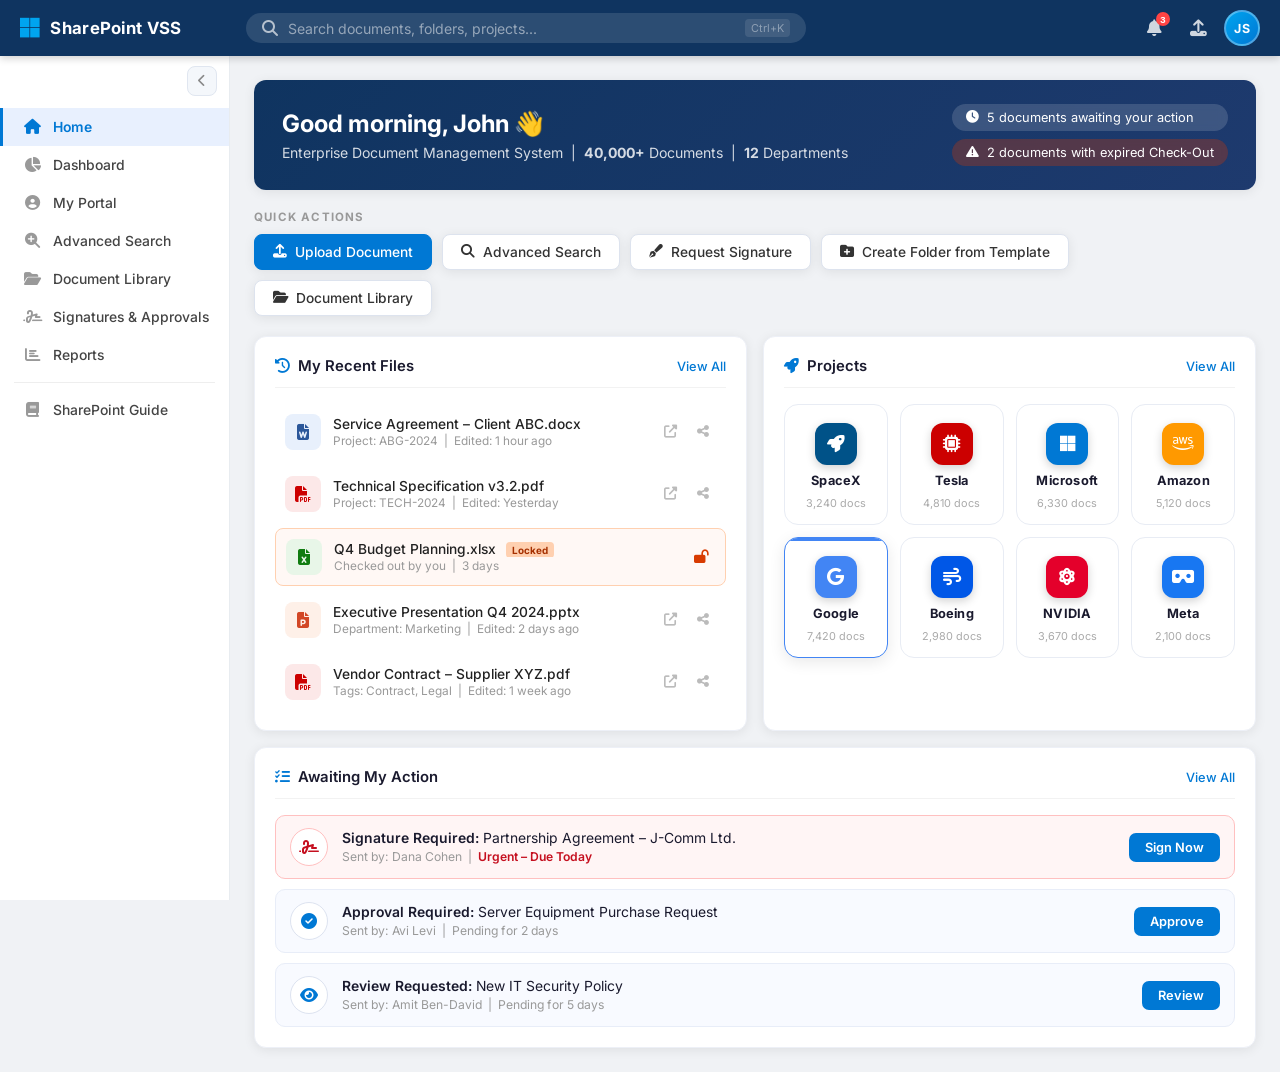
==== index.html @ 2bce1e5d "Initial commit" ====
<!DOCTYPE html>
<html lang="en" dir="ltr">
<head>
<meta charset="UTF-8">
<meta name="viewport" content="width=device-width, initial-scale=1.0">
<title>DMS – Document Management System | SharePoint Online</title>
<link href="https://fonts.googleapis.com/css2?family=Inter:wght@300;400;500;600;700&display=swap" rel="stylesheet">
<link rel="stylesheet" href="https://cdn.jsdelivr.net/npm/@fortawesome/fontawesome-free@6.4.0/css/all.min.css">
<link rel="stylesheet" href="css/style.css">
</head>
<body>

<!-- Top Navigation Bar -->
<nav class="topnav">
  <div class="topnav-inner">
    <div class="topnav-logo">
      <i class="fab fa-microsoft"></i>
      <span>SharePoint VSS</span>
    </div>
    <div class="topnav-search">
      <i class="fas fa-search"></i>
      <input type="text" placeholder="Search documents, folders, projects..." id="globalSearch" autocomplete="off">
      <span class="search-shortcut">Ctrl+K</span>
    </div>
    <div class="topnav-actions">
      <button class="nav-icon-btn" title="Notifications"><i class="fas fa-bell"></i><span class="badge">3</span></button>
      <button class="nav-icon-btn" title="Upload Document" onclick="showModal('uploadModal')"><i class="fas fa-upload"></i></button>
      <div class="user-avatar" title="John Smith">JS</div>
    </div>
  </div>
</nav>

<!-- Sidebar -->
<div class="layout">
  <aside class="sidebar" id="sidebar">
    <div class="sidebar-toggle">
      <button class="toggle-btn" id="sidebarToggle" title="Collapse / Expand"><i class="fas fa-chevron-left"></i></button>
    </div>
    <nav class="sidebar-nav">
      <a href="index.html" class="nav-item active" data-label="Home"><i class="fas fa-home"></i><span>Home</span></a>
      <a href="dashboard.html" class="nav-item" data-label="Dashboard"><i class="fas fa-chart-pie"></i><span>Dashboard</span></a>
      <a href="portal.html" class="nav-item" data-label="My Portal"><i class="fas fa-user-circle"></i><span>My Portal</span></a>
      <a href="search.html" class="nav-item" data-label="Advanced Search"><i class="fas fa-search-plus"></i><span>Advanced Search</span></a>
      <a href="library.html" class="nav-item" data-label="Document Library"><i class="fas fa-folder-open"></i><span>Document Library</span></a>
      <a href="workflow.html" class="nav-item" data-label="Signatures & Approvals"><i class="fas fa-signature"></i><span>Signatures & Approvals</span></a>
      <a href="reports.html" class="nav-item" data-label="Reports"><i class="fas fa-chart-bar"></i><span>Reports</span></a>
      <div class="nav-divider"></div>
      <a href="guide.html" class="nav-item" data-label="SharePoint Guide"><i class="fas fa-book"></i><span>SharePoint Guide</span></a>
    </nav>
  </aside>

  <!-- Main Content -->
  <main class="main-content" id="mainContent">

    <!-- Welcome Banner -->
    <div class="welcome-banner">
      <div class="welcome-text">
        <h1>Good morning, John 👋</h1>
        <p>Enterprise Document Management System &nbsp;|&nbsp; <strong>40,000+</strong> Documents &nbsp;|&nbsp; <strong>12</strong> Departments</p>
      </div>
      <div class="welcome-stats">
        <div class="stat-pill"><i class="fas fa-clock"></i> 5 documents awaiting your action</div>
        <div class="stat-pill warning"><i class="fas fa-exclamation-triangle"></i> 2 documents with expired Check-Out</div>
      </div>
    </div>

    <!-- Quick Actions -->
    <div class="section-title">Quick Actions</div>
    <div class="quick-actions">
      <button class="qa-btn primary" onclick="showModal('uploadModal')"><i class="fas fa-upload"></i>Upload Document</button>
      <button class="qa-btn" onclick="window.location='search.html'"><i class="fas fa-search"></i>Advanced Search</button>
      <button class="qa-btn" onclick="window.location='workflow.html'"><i class="fas fa-pen-fancy"></i>Request Signature</button>
      <button class="qa-btn" onclick="showModal('folderModal')"><i class="fas fa-folder-plus"></i>Create Folder from Template</button>
      <button class="qa-btn" onclick="window.location='library.html'"><i class="fas fa-folder-open"></i>Document Library</button>
    </div>

    <!-- Two Column Layout -->
    <div class="two-col">

      <!-- Recent Files -->
      <div class="card">
        <div class="card-header">
          <h3><i class="fas fa-history"></i> My Recent Files</h3>
          <a href="library.html" class="card-link">View All</a>
        </div>
        <div class="recent-files">
          <div class="file-item">
            <div class="file-icon word"><i class="fas fa-file-word"></i></div>
            <div class="file-info">
              <div class="file-name">Service Agreement – Client ABC.docx</div>
              <div class="file-meta">Project: ABG-2024 &nbsp;|&nbsp; Edited: 1 hour ago</div>
            </div>
            <div class="file-actions">
              <button title="Open"><i class="fas fa-external-link-alt"></i></button>
              <button title="Share"><i class="fas fa-share-alt"></i></button>
            </div>
          </div>
          <div class="file-item">
            <div class="file-icon pdf"><i class="fas fa-file-pdf"></i></div>
            <div class="file-info">
              <div class="file-name">Technical Specification v3.2.pdf</div>
              <div class="file-meta">Project: TECH-2024 &nbsp;|&nbsp; Edited: Yesterday</div>
            </div>
            <div class="file-actions">
              <button title="Open"><i class="fas fa-external-link-alt"></i></button>
              <button title="Share"><i class="fas fa-share-alt"></i></button>
            </div>
          </div>
          <div class="file-item checkout">
            <div class="file-icon excel"><i class="fas fa-file-excel"></i></div>
            <div class="file-info">
              <div class="file-name">Q4 Budget Planning.xlsx <span class="badge-small checkout">Locked</span></div>
              <div class="file-meta">Checked out by you &nbsp;|&nbsp; 3 days</div>
            </div>
            <div class="file-actions">
              <button title="Check-In" class="action-checkin"><i class="fas fa-lock-open"></i></button>
            </div>
          </div>
          <div class="file-item">
            <div class="file-icon ppt"><i class="fas fa-file-powerpoint"></i></div>
            <div class="file-info">
              <div class="file-name">Executive Presentation Q4 2024.pptx</div>
              <div class="file-meta">Department: Marketing &nbsp;|&nbsp; Edited: 2 days ago</div>
            </div>
            <div class="file-actions">
              <button title="Open"><i class="fas fa-external-link-alt"></i></button>
              <button title="Share"><i class="fas fa-share-alt"></i></button>
            </div>
          </div>
          <div class="file-item">
            <div class="file-icon pdf"><i class="fas fa-file-pdf"></i></div>
            <div class="file-info">
              <div class="file-name">Vendor Contract – Supplier XYZ.pdf</div>
              <div class="file-meta">Tags: Contract, Legal &nbsp;|&nbsp; Edited: 1 week ago</div>
            </div>
            <div class="file-actions">
              <button title="Open"><i class="fas fa-external-link-alt"></i></button>
              <button title="Share"><i class="fas fa-share-alt"></i></button>
            </div>
          </div>
        </div>
      </div>

      <!-- Departments & Projects -->
      <div class="card">
        <div class="card-header">
          <h3><i class="fas fa-rocket"></i> Projects</h3>
          <a href="library.html" class="card-link">View All</a>
        </div>
        <div class="dept-grid">
          <div class="dept-tile" onclick="window.location='spacex.html'" style="--tile-color:#005288">
            <div class="tile-logo" style="background:#005288"><i class="fas fa-rocket"></i></div>
            <span>SpaceX</span>
            <small>3,240 docs</small>
          </div>
          <div class="dept-tile" onclick="window.location='library.html'" style="--tile-color:#cc0000">
            <div class="tile-logo" style="background:#cc0000"><i class="fas fa-microchip"></i></div>
            <span>Tesla</span>
            <small>4,810 docs</small>
          </div>
          <div class="dept-tile" onclick="window.location='library.html'" style="--tile-color:#0078d4">
            <div class="tile-logo" style="background:#0078d4"><i class="fab fa-microsoft"></i></div>
            <span>Microsoft</span>
            <small>6,330 docs</small>
          </div>
          <div class="dept-tile" onclick="window.location='library.html'" style="--tile-color:#ff9900">
            <div class="tile-logo" style="background:#ff9900"><i class="fab fa-aws"></i></div>
            <span>Amazon</span>
            <small>5,120 docs</small>
          </div>
          <div class="dept-tile active" onclick="window.location='library.html'" style="--tile-color:#4285f4">
            <div class="tile-logo" style="background:#4285f4"><i class="fab fa-google"></i></div>
            <span>Google</span>
            <small>7,420 docs</small>
          </div>
          <div class="dept-tile" onclick="window.location='library.html'" style="--tile-color:#0057e7">
            <div class="tile-logo" style="background:#0057e7"><i class="fas fa-wind"></i></div>
            <span>Boeing</span>
            <small>2,980 docs</small>
          </div>
          <div class="dept-tile" onclick="window.location='library.html'" style="--tile-color:#e4002b">
            <div class="tile-logo" style="background:#e4002b"><i class="fas fa-atom"></i></div>
            <span>NVIDIA</span>
            <small>3,670 docs</small>
          </div>
          <div class="dept-tile" onclick="window.location='library.html'" style="--tile-color:#1877f2">
            <div class="tile-logo" style="background:#1877f2"><i class="fas fa-vr-cardboard"></i></div>
            <span>Meta</span>
            <small>2,100 docs</small>
          </div>
        </div>
      </div>
    </div>

    <!-- Awaiting My Action -->
    <div class="card mt-16">
      <div class="card-header">
        <h3><i class="fas fa-tasks"></i> Awaiting My Action</h3>
        <a href="portal.html" class="card-link">View All</a>
      </div>
      <div class="action-list">
        <div class="action-item urgent">
          <div class="action-icon"><i class="fas fa-signature"></i></div>
          <div class="action-info">
            <strong>Signature Required:</strong> Partnership Agreement – J-Comm Ltd.
            <div class="action-sub">Sent by: Dana Cohen &nbsp;|&nbsp; <span class="urgent-text">Urgent – Due Today</span></div>
          </div>
          <button class="btn-action" onclick="window.location='workflow.html'">Sign Now</button>
        </div>
        <div class="action-item">
          <div class="action-icon"><i class="fas fa-check-circle"></i></div>
          <div class="action-info">
            <strong>Approval Required:</strong> Server Equipment Purchase Request
            <div class="action-sub">Sent by: Avi Levi &nbsp;|&nbsp; Pending for 2 days</div>
          </div>
          <button class="btn-action" onclick="window.location='workflow.html'">Approve</button>
        </div>
        <div class="action-item">
          <div class="action-icon"><i class="fas fa-eye"></i></div>
          <div class="action-info">
            <strong>Review Requested:</strong> New IT Security Policy
            <div class="action-sub">Sent by: Amit Ben-David &nbsp;|&nbsp; Pending for 5 days</div>
          </div>
          <button class="btn-action" onclick="window.location='workflow.html'">Review</button>
        </div>
      </div>
    </div>

  </main>
</div>

<!-- Upload Modal -->
<div class="modal-overlay" id="uploadModal" onclick="closeModal('uploadModal')">
  <div class="modal" onclick="event.stopPropagation()">
    <div class="modal-header">
      <h3><i class="fas fa-upload"></i> Upload New Document</h3>
      <button onclick="closeModal('uploadModal')"><i class="fas fa-times"></i></button>
    </div>
    <div class="modal-body">
      <div class="drop-zone">
        <i class="fas fa-cloud-upload-alt"></i>
        <p>Drag & drop files here or <strong>click to browse</strong></p>
        <small>Supports: Word, PDF, Excel, PowerPoint, Images</small>
      </div>
      <div class="form-group">
        <label>Department / Library</label>
        <select>
          <option>Finance</option><option>Engineering</option><option>Legal</option>
          <option>Marketing</option><option>IT</option><option>HR</option><option>Procurement</option>
        </select>
      </div>
      <div class="form-group">
        <label>Project</label>
        <input type="text" placeholder="Enter project name...">
      </div>
      <div class="form-group">
        <label>Tags</label>
        <input type="text" placeholder="Add tags, comma separated...">
      </div>
      <div class="form-group">
        <label>Change Description (for new version)</label>
        <textarea placeholder="Describe what changed in this version..."></textarea>
      </div>
    </div>
    <div class="modal-footer">
      <button class="btn-cancel" onclick="closeModal('uploadModal')">Cancel</button>
      <button class="btn-primary">Upload Document</button>
    </div>
  </div>
</div>

<!-- Folder Template Modal -->
<div class="modal-overlay" id="folderModal" onclick="closeModal('folderModal')">
  <div class="modal" onclick="event.stopPropagation()">
    <div class="modal-header">
      <h3><i class="fas fa-folder-plus"></i> Create Folder Structure from Template</h3>
      <button onclick="closeModal('folderModal')"><i class="fas fa-times"></i></button>
    </div>
    <div class="modal-body">
      <div class="form-group">
        <label>Template</label>
        <select>
          <option>Client Project – Standard</option>
          <option>Internal Project</option>
          <option>Contract / Agreement</option>
          <option>Procurement Process</option>
        </select>
      </div>
      <div class="form-group">
        <label>Board / Project Name</label>
        <input type="text" placeholder="e.g., Project Alpha">
      </div>
      <div class="form-group">
        <label>Client Name</label>
        <input type="text" placeholder="Enter client name...">
      </div>
      <div class="folder-preview">
        <p style="font-size:0.8rem;font-weight:600;color:#555;margin-bottom:8px;">Folder Preview</p>
        <div class="folder-tree">
          <div class="tree-item"><i class="fas fa-folder"></i> 📁 Project Alpha</div>
          <div class="tree-item indent"><i class="fas fa-folder"></i> 01_Base_Documents</div>
          <div class="tree-item indent"><i class="fas fa-folder"></i> 02_Contracts</div>
          <div class="tree-item indent"><i class="fas fa-folder"></i> 03_Work_Plans</div>
          <div class="tree-item indent"><i class="fas fa-folder"></i> 04_Correspondence</div>
          <div class="tree-item indent"><i class="fas fa-folder"></i> 05_Reports</div>
          <div class="tree-item indent"><i class="fas fa-folder"></i> 06_Approvals_Signatures</div>
        </div>
      </div>
    </div>
    <div class="modal-footer">
      <button class="btn-cancel" onclick="closeModal('folderModal')">Cancel</button>
      <button class="btn-primary">Create Folders</button>
    </div>
  </div>
</div>

<script src="js/main.js"></script>
</body>
</html>
---- css/style.css ----
/* ===== GLOBAL RESET & FONTS ===== */
* { margin: 0; padding: 0; box-sizing: border-box; }
body {
  font-family: 'Inter', sans-serif;
  background: #f0f2f5;
  color: #1a1a2e;
  direction: ltr;
  overflow-x: hidden;
}

/* ===== COLOR VARIABLES ===== */
:root {
  --primary: #0f3460;
  --primary-light: #16213e;
  --accent: #0078d4;
  --accent-hover: #005a9e;
  --success: #107c10;
  --warning: #d83b01;
  --danger: #c50f1f;
  --sidebar-w: 230px;
  --topnav-h: 56px;
  --card-radius: 12px;
  --shadow: 0 2px 12px rgba(0,0,0,0.08);
  --shadow-hover: 0 6px 24px rgba(0,0,0,0.14);
}

/* ===== TOP NAVIGATION ===== */
.topnav {
  position: fixed;
  top: 0; left: 0; right: 0;
  height: var(--topnav-h);
  background: var(--primary);
  z-index: 1000;
  box-shadow: 0 2px 8px rgba(0,0,0,0.2);
}
.topnav-inner {
  display: flex;
  align-items: center;
  height: 100%;
  padding: 0 20px;
  gap: 16px;
}
.topnav-logo {
  display: flex;
  align-items: center;
  gap: 10px;
  color: white;
  font-size: 1.05rem;
  font-weight: 700;
  min-width: 210px;
  letter-spacing: 0.3px;
}
.topnav-logo i { color: #00a4ef; font-size: 1.4rem; }
.topnav-search {
  flex: 1;
  display: flex;
  align-items: center;
  background: rgba(255,255,255,0.12);
  border-radius: 24px;
  padding: 6px 16px;
  gap: 10px;
  max-width: 560px;
  transition: background 0.2s;
}
.topnav-search:focus-within { background: rgba(255,255,255,0.22); }
.topnav-search i { color: rgba(255,255,255,0.65); }
.topnav-search input {
  background: transparent;
  border: none;
  outline: none;
  color: white;
  font-family: 'Inter', sans-serif;
  font-size: 0.88rem;
  flex: 1;
}
.topnav-search input::placeholder { color: rgba(255,255,255,0.5); }
.search-shortcut {
  font-size: 0.68rem;
  color: rgba(255,255,255,0.4);
  background: rgba(255,255,255,0.1);
  padding: 2px 6px;
  border-radius: 4px;
}
.topnav-actions {
  margin-left: auto;
  display: flex;
  align-items: center;
  gap: 8px;
}
.nav-icon-btn {
  background: none;
  border: none;
  color: rgba(255,255,255,0.8);
  font-size: 1.05rem;
  cursor: pointer;
  width: 36px; height: 36px;
  border-radius: 50%;
  display: flex; align-items: center; justify-content: center;
  position: relative;
  transition: background 0.2s;
}
.nav-icon-btn:hover { background: rgba(255,255,255,0.15); color: white; }
.nav-icon-btn .badge {
  position: absolute;
  top: 2px; right: 2px;
  background: #ff4444;
  color: white;
  font-size: 0.6rem;
  width: 14px; height: 14px;
  border-radius: 50%;
  display: flex; align-items: center; justify-content: center;
  font-weight: 700;
}
.user-avatar {
  width: 36px; height: 36px;
  border-radius: 50%;
  background: linear-gradient(135deg, #00a4ef, #0078d4);
  color: white;
  font-size: 0.78rem;
  font-weight: 700;
  display: flex; align-items: center; justify-content: center;
  cursor: pointer;
  border: 2px solid rgba(255,255,255,0.3);
  letter-spacing: 0.5px;
}

/* ===== LAYOUT ===== */
.layout {
  display: flex;
  margin-top: var(--topnav-h);
  min-height: calc(100vh - var(--topnav-h));
}

/* ===== SIDEBAR ===== */
.sidebar {
  width: var(--sidebar-w);
  background: white;
  border-right: 1px solid #e8ecf0;
  position: fixed;
  top: var(--topnav-h);
  left: 0;
  bottom: 0;
  overflow: hidden;
  overflow-y: auto;
  z-index: 100;
  padding: 0;
  transition: width 0.28s cubic-bezier(0.4,0,0.2,1);
}
.sidebar.collapsed {
  width: 58px;
}

/* Toggle button inside sidebar */
.sidebar-toggle {
  display: flex;
  align-items: center;
  justify-content: flex-end;
  padding: 10px 12px 6px;
}
.sidebar.collapsed .sidebar-toggle {
  justify-content: center;
}
.toggle-btn {
  width: 30px; height: 30px;
  border-radius: 8px;
  border: 1.5px solid #e0e6f0;
  background: #f4f7fb;
  color: #888;
  cursor: pointer;
  display: flex; align-items: center; justify-content: center;
  font-size: 0.8rem;
  transition: all 0.2s;
  flex-shrink: 0;
}
.toggle-btn:hover { background: var(--accent); color: white; border-color: var(--accent); }
.toggle-btn i { transition: transform 0.28s ease; }
.sidebar.collapsed .toggle-btn i { transform: rotate(180deg); }

.sidebar-nav { display: flex; flex-direction: column; padding: 6px 0 16px; }
.nav-item {
  display: flex;
  align-items: center;
  gap: 12px;
  padding: 11px 20px;
  color: #444;
  text-decoration: none;
  font-size: 0.87rem;
  font-weight: 500;
  transition: background 0.2s, color 0.2s;
  border-left: 3px solid transparent;
  white-space: nowrap;
  overflow: hidden;
}
.nav-item i {
  width: 18px;
  min-width: 18px;
  text-align: center;
  color: #999;
  font-size: 0.95rem;
  flex-shrink: 0;
}
.nav-item span {
  opacity: 1;
  transition: opacity 0.18s ease;
  overflow: hidden;
}
.sidebar.collapsed .nav-item {
  padding: 11px 0;
  justify-content: center;
  gap: 0;
}
.sidebar.collapsed .nav-item span { opacity: 0; width: 0; }
.sidebar.collapsed .nav-item i { width: 100%; text-align: center; }
.sidebar.collapsed .nav-item { border-left-color: transparent !important; }
.sidebar.collapsed .nav-item.active { border-left-color: transparent !important; background: #e8f0fe; }

/* Tooltip on collapsed sidebar */
.sidebar.collapsed .nav-item { position: relative; }
.sidebar.collapsed .nav-item::after {
  content: attr(data-label);
  position: absolute;
  left: 62px;
  background: #1a1a2e;
  color: white;
  padding: 5px 10px;
  border-radius: 6px;
  font-size: 0.78rem;
  white-space: nowrap;
  pointer-events: none;
  opacity: 0;
  transform: translateX(-6px);
  transition: opacity 0.18s, transform 0.18s;
  z-index: 9999;
  font-family: 'Inter', sans-serif;
}
.sidebar.collapsed .nav-item:hover::after {
  opacity: 1;
  transform: translateX(0);
}

.nav-item:hover { background: #f0f6ff; color: var(--accent); }
.nav-item:hover i { color: var(--accent); }
.nav-item.active {
  background: #e8f0fe;
  color: var(--accent);
  border-left-color: var(--accent);
  font-weight: 600;
}
.nav-item.active i { color: var(--accent); }
.nav-divider {
  height: 1px;
  background: #eee;
  margin: 8px 14px;
  transition: margin 0.28s;
}
.sidebar.collapsed .nav-divider { margin: 8px 8px; }

/* ===== MAIN CONTENT ===== */
.main-content {
  margin-left: var(--sidebar-w);
  padding: 24px;
  flex: 1;
  min-width: 0;
  transition: margin-left 0.28s cubic-bezier(0.4,0,0.2,1);
}
.main-content.collapsed {
  margin-left: 58px;
}

/* ===== PAGE HEADER ===== */
.page-header {
  display: flex;
  justify-content: space-between;
  align-items: center;
  margin-bottom: 20px;
}
.page-header h2 {
  font-size: 1.25rem;
  font-weight: 700;
  color: #1a1a2e;
  display: flex;
  align-items: center;
  gap: 10px;
}

/* ===== WELCOME BANNER ===== */
.welcome-banner {
  background: linear-gradient(135deg, var(--primary) 0%, #1e3a6e 100%);
  border-radius: var(--card-radius);
  padding: 24px 28px;
  color: white;
  display: flex;
  justify-content: space-between;
  align-items: center;
  margin-bottom: 20px;
  box-shadow: var(--shadow);
}
.welcome-banner h1 { font-size: 1.5rem; font-weight: 700; margin-bottom: 6px; }
.welcome-banner p { font-size: 0.88rem; opacity: 0.82; }
.welcome-stats { display: flex; flex-direction: column; gap: 8px; }
.stat-pill {
  background: rgba(255,255,255,0.15);
  border-radius: 20px;
  padding: 6px 14px;
  font-size: 0.8rem;
  display: flex; align-items: center; gap: 8px;
  backdrop-filter: blur(4px);
}
.stat-pill.warning { background: rgba(216,59,1,0.3); }

/* ===== SECTION TITLE ===== */
.section-title {
  font-size: 0.72rem;
  font-weight: 700;
  color: #999;
  text-transform: uppercase;
  letter-spacing: 1.2px;
  margin-bottom: 10px;
}

/* ===== QUICK ACTIONS ===== */
.quick-actions {
  display: flex;
  gap: 10px;
  flex-wrap: wrap;
  margin-bottom: 20px;
}
.qa-btn {
  display: flex;
  align-items: center;
  gap: 8px;
  padding: 9px 18px;
  border-radius: 8px;
  border: 1.5px solid #dde3ee;
  background: white;
  color: #333;
  font-family: 'Inter', sans-serif;
  font-size: 0.86rem;
  font-weight: 500;
  cursor: pointer;
  transition: all 0.2s;
  box-shadow: var(--shadow);
}
.qa-btn:hover {
  border-color: var(--accent);
  color: var(--accent);
  box-shadow: var(--shadow-hover);
  transform: translateY(-1px);
}
.qa-btn.primary { background: var(--accent); color: white; border-color: var(--accent); }
.qa-btn.primary:hover { background: var(--accent-hover); }

/* ===== GRID LAYOUTS ===== */
.two-col { display: grid; grid-template-columns: 1fr 1fr; gap: 16px; }
.three-col { display: grid; grid-template-columns: 1fr 1fr 1fr; gap: 16px; }

/* ===== CARDS ===== */
.card {
  background: white;
  border-radius: var(--card-radius);
  padding: 20px;
  box-shadow: var(--shadow);
  border: 1px solid #edf0f7;
}
.card-header {
  display: flex;
  justify-content: space-between;
  align-items: center;
  margin-bottom: 16px;
  padding-bottom: 12px;
  border-bottom: 1px solid #f2f2f2;
}
.card-header h3 {
  font-size: 0.93rem;
  font-weight: 600;
  color: #1a1a2e;
  display: flex;
  align-items: center;
  gap: 8px;
}
.card-header h3 i { color: var(--accent); }
.card-link { font-size: 0.8rem; color: var(--accent); text-decoration: none; font-weight: 500; }
.card-link:hover { text-decoration: underline; }
.mt-16 { margin-top: 16px; }

/* ===== RECENT FILES ===== */
.recent-files { display: flex; flex-direction: column; gap: 6px; }
.file-item {
  display: flex;
  align-items: center;
  gap: 12px;
  padding: 10px;
  border-radius: 8px;
  cursor: pointer;
  transition: background 0.15s;
}
.file-item:hover { background: #f5f7ff; }
.file-item.checkout { background: #fff8f5; border: 1px solid #ffd0b0; }
.file-icon {
  width: 36px; height: 36px;
  border-radius: 8px;
  display: flex; align-items: center; justify-content: center;
  font-size: 1rem;
  flex-shrink: 0;
}
.file-icon.word { background: #e8f0fc; color: #2b579a; }
.file-icon.pdf { background: #fce8e8; color: #cc0000; }
.file-icon.excel { background: #e8f6e8; color: #107c10; }
.file-icon.ppt { background: #fef0e8; color: #d24726; }
.file-info { flex: 1; min-width: 0; }
.file-name {
  font-size: 0.86rem;
  font-weight: 500;
  color: #222;
  white-space: nowrap;
  overflow: hidden;
  text-overflow: ellipsis;
}
.file-meta { font-size: 0.74rem; color: #999; margin-top: 2px; }
.file-actions { display: flex; gap: 4px; }
.file-actions button {
  background: none; border: none; color: #bbb; font-size: 0.82rem;
  cursor: pointer; width: 28px; height: 28px; border-radius: 6px;
  display: flex; align-items: center; justify-content: center;
  transition: all 0.2s;
}
.file-actions button:hover { background: #f0f0f0; color: var(--accent); }
.action-checkin { color: var(--warning) !important; }
.badge-small {
  font-size: 0.62rem; font-weight: 700; padding: 2px 6px;
  border-radius: 4px; margin-left: 6px;
}
.badge-small.checkout { background: #ffd0b0; color: #a63000; }

/* ===== DEPARTMENT GRID ===== */
.dept-grid { display: grid; grid-template-columns: repeat(4, 1fr); gap: 12px; }
.dept-tile {
  display: flex; flex-direction: column; align-items: center; justify-content: center;
  padding: 18px 8px 14px;
  border-radius: 14px;
  background: #fff;
  border: 1.5px solid #e8ecf4;
  cursor: pointer;
  transition: all 0.22s;
  gap: 8px;
  text-align: center;
  position: relative;
  overflow: hidden;
}
.dept-tile::before {
  content: '';
  position: absolute;
  top: 0; left: 0; right: 0;
  height: 3px;
  background: var(--tile-color, var(--accent));
  opacity: 0;
  transition: opacity 0.22s;
}
.dept-tile:hover::before, .dept-tile.active::before { opacity: 1; }
.dept-tile:hover {
  border-color: var(--tile-color, var(--accent));
  box-shadow: 0 6px 20px rgba(0,0,0,0.1);
  transform: translateY(-3px);
}
.dept-tile.active {
  border-color: var(--tile-color, var(--accent));
  box-shadow: 0 4px 16px rgba(0,0,0,0.09);
}
.tile-logo {
  width: 42px; height: 42px;
  border-radius: 12px;
  display: flex; align-items: center; justify-content: center;
  font-size: 1.1rem;
  color: white;
  flex-shrink: 0;
  box-shadow: 0 3px 10px rgba(0,0,0,0.18);
  transition: transform 0.22s;
}
.dept-tile:hover .tile-logo { transform: scale(1.1); }
.dept-tile span { font-size: 0.8rem; font-weight: 700; color: #1a1a2e; letter-spacing: 0.2px; }
.dept-tile small { font-size: 0.68rem; color: #aaa; font-weight: 400; }

/* ===== ACTION LIST ===== */
.action-list { display: flex; flex-direction: column; gap: 10px; }
.action-item {
  display: flex;
  align-items: center;
  gap: 14px;
  padding: 12px 14px;
  border-radius: 10px;
  background: #f8faff;
  border: 1px solid #e8edf8;
  transition: box-shadow 0.2s;
}
.action-item.urgent { background: #fff5f5; border-color: #ffc0c0; }
.action-item:hover { box-shadow: var(--shadow-hover); }
.action-icon {
  width: 38px; height: 38px;
  border-radius: 50%;
  background: white;
  display: flex; align-items: center; justify-content: center;
  font-size: 1rem;
  color: var(--accent);
  border: 1.5px solid #dde3f0;
  flex-shrink: 0;
}
.action-item.urgent .action-icon { color: var(--danger); border-color: #ffc0c0; }
.action-info { flex: 1; font-size: 0.87rem; }
.action-info strong { font-weight: 600; }
.action-sub { font-size: 0.76rem; color: #999; margin-top: 3px; }
.urgent-text { color: var(--danger); font-weight: 600; }
.btn-action {
  background: var(--accent);
  color: white;
  border: none;
  padding: 7px 16px;
  border-radius: 7px;
  font-family: 'Inter', sans-serif;
  font-size: 0.8rem;
  font-weight: 600;
  cursor: pointer;
  transition: background 0.2s;
  white-space: nowrap;
}
.btn-action:hover { background: var(--accent-hover); }

/* ===== KPI CARDS ===== */
.kpi-row {
  display: grid;
  grid-template-columns: repeat(5, 1fr);
  gap: 14px;
  margin-bottom: 20px;
}
.kpi-card {
  background: white;
  border-radius: var(--card-radius);
  padding: 18px 16px;
  display: flex;
  align-items: center;
  gap: 14px;
  box-shadow: var(--shadow);
  border: 1px solid #edf0f7;
  transition: box-shadow 0.2s;
}
.kpi-card:hover { box-shadow: var(--shadow-hover); }
.kpi-icon {
  width: 44px; height: 44px;
  border-radius: 10px;
  display: flex; align-items: center; justify-content: center;
  font-size: 1.1rem;
  flex-shrink: 0;
}
.kpi-info { flex: 1; }
.kpi-val { font-size: 1.6rem; font-weight: 700; color: #1a1a2e; line-height: 1.1; }
.kpi-label { font-size: 0.72rem; color: #999; font-weight: 500; margin-top: 3px; }
.kpi-trend { font-size: 0.72rem; font-weight: 600; white-space: nowrap; }
.kpi-trend.up { color: var(--success); }
.kpi-trend.down { color: var(--danger); }
.kpi-trend.neutral { color: #bbb; }

/* ===== TABLE ===== */
.table-wrap { overflow-x: auto; }
.doc-table { width: 100%; border-collapse: collapse; font-size: 0.84rem; }
.doc-table th {
  background: #f8f9fb;
  color: #666;
  font-weight: 600;
  font-size: 0.75rem;
  text-transform: uppercase;
  letter-spacing: 0.5px;
  padding: 10px 14px;
  text-align: left;
  border-bottom: 1px solid #e8ecf0;
  white-space: nowrap;
}
.doc-table td {
  padding: 11px 14px;
  border-bottom: 1px solid #f0f2f5;
  color: #333;
  vertical-align: middle;
}
.doc-table tr:hover td { background: #f8faff; }
.doc-table tr.sla-breach td { background: #fff8f8; }
.doc-type-icon { margin-right: 8px; font-size: 0.9rem; }
.doc-type-icon.pdf { color: #cc0000; }
.doc-type-icon.word { color: #2b579a; }
.doc-type-icon.excel { color: #107c10; }

.signer-chip {
  background: #e8f0fe;
  color: #0f3460;
  padding: 3px 10px;
  border-radius: 20px;
  font-size: 0.75rem;
  font-weight: 600;
}
.status-badge {
  display: inline-flex; align-items: center; gap: 5px;
  padding: 3px 10px;
  border-radius: 20px;
  font-size: 0.73rem;
  font-weight: 600;
  white-space: nowrap;
}
.status-badge.pending { background: #fff3cd; color: #856404; }
.status-badge.signed { background: #d1e7dd; color: #0a3622; }
.status-badge.rejected { background: #f8d7da; color: #58151c; }
.status-badge.inprogress { background: #cfe2ff; color: #084298; }
.status-badge.checkout { background: #fde8d0; color: #8a3a00; }
.status-badge.released { background: #d1e7dd; color: #0a3622; }

.priority-chip {
  display: inline-flex; align-items: center; gap: 4px;
  padding: 3px 9px;
  border-radius: 20px;
  font-size: 0.73rem;
  font-weight: 700;
}
.priority-chip.p1 { background: #fde8e8; color: #c50f1f; }
.priority-chip.p2 { background: #fef3e2; color: #d83b01; }
.priority-chip.p3 { background: #e8fde8; color: #107c10; }

.overdue { color: #c50f1f !important; font-weight: 600; }
.tbl-btn {
  background: var(--accent);
  color: white;
  border: none;
  padding: 5px 12px;
  border-radius: 6px;
  font-family: 'Inter', sans-serif;
  font-size: 0.78rem;
  font-weight: 600;
  cursor: pointer;
  transition: background 0.2s;
}
.tbl-btn:hover { background: var(--accent-hover); }
.tbl-btn.outline {
  background: transparent;
  color: var(--accent);
  border: 1.5px solid var(--accent);
}
.tbl-btn.outline:hover { background: #e8f0fe; }
.tbl-btn.danger { background: var(--danger); }
.tbl-btn.danger:hover { background: #a00d18; }

.table-footer {
  display: flex;
  justify-content: space-between;
  align-items: center;
  padding-top: 14px;
  margin-top: 8px;
  border-top: 1px solid #f0f2f5;
}
.pagination { display: flex; gap: 4px; }
.page-btn {
  width: 30px; height: 30px;
  border-radius: 6px;
  border: 1.5px solid #dde3ee;
  background: white;
  font-family: 'Inter', sans-serif;
  font-size: 0.8rem;
  cursor: pointer;
  color: #555;
  display: flex; align-items: center; justify-content: center;
  transition: all 0.2s;
}
.page-btn:hover, .page-btn.active { background: var(--accent); color: white; border-color: var(--accent); }

/* ===== FILTER SELECT ===== */
.filter-select {
  padding: 7px 12px;
  border: 1.5px solid #dde3ee;
  border-radius: 8px;
  font-family: 'Inter', sans-serif;
  font-size: 0.83rem;
  color: #444;
  background: white;
  cursor: pointer;
}

/* ===== MODAL ===== */
.modal-overlay {
  display: none;
  position: fixed; inset: 0;
  background: rgba(0,0,0,0.45);
  z-index: 2000;
  align-items: center;
  justify-content: center;
  backdrop-filter: blur(3px);
}
.modal-overlay.open { display: flex; }
.modal {
  background: white;
  border-radius: 16px;
  width: 540px;
  max-width: 95vw;
  max-height: 90vh;
  overflow-y: auto;
  box-shadow: 0 24px 60px rgba(0,0,0,0.2);
  animation: modalIn 0.25s ease;
}
@keyframes modalIn {
  from { transform: scale(0.9) translateY(20px); opacity:0; }
  to { transform: scale(1) translateY(0); opacity:1; }
}
.modal-header {
  display: flex; justify-content: space-between; align-items: center;
  padding: 20px 24px 16px;
  border-bottom: 1px solid #eee;
}
.modal-header h3 { font-size: 1rem; font-weight: 600; display: flex; align-items: center; gap: 8px; }
.modal-header h3 i { color: var(--accent); }
.modal-header button { background: none; border: none; font-size: 1.1rem; color: #aaa; cursor: pointer; padding: 4px; }
.modal-header button:hover { color: #333; }
.modal-body { padding: 20px 24px; }
.modal-footer {
  padding: 16px 24px;
  display: flex;
  justify-content: flex-end;
  gap: 10px;
  border-top: 1px solid #eee;
}

/* ===== DROP ZONE ===== */
.drop-zone {
  border: 2px dashed #c0cfe8;
  border-radius: 10px;
  padding: 32px;
  text-align: center;
  color: #aaa;
  background: #f8faff;
  margin-bottom: 16px;
  cursor: pointer;
  transition: all 0.2s;
}
.drop-zone:hover { border-color: var(--accent); background: #eef4ff; color: #555; }
.drop-zone i { font-size: 2.5rem; color: #c0d0e8; margin-bottom: 10px; display: block; }
.drop-zone p { font-size: 0.9rem; color: #555; }
.drop-zone small { font-size: 0.74rem; color: #bbb; }

/* ===== FORM ELEMENTS ===== */
.form-group { margin-bottom: 14px; }
.form-group label { display: block; font-size: 0.8rem; font-weight: 600; color: #555; margin-bottom: 6px; }
.form-group input, .form-group select, .form-group textarea {
  width: 100%;
  padding: 9px 12px;
  border: 1.5px solid #dde3ee;
  border-radius: 8px;
  font-family: 'Inter', sans-serif;
  font-size: 0.87rem;
  color: #333;
  transition: border-color 0.2s;
  background: white;
}
.form-group input:focus, .form-group select:focus, .form-group textarea:focus {
  outline: none;
  border-color: var(--accent);
  box-shadow: 0 0 0 3px rgba(0,120,212,0.1);
}
.form-group textarea { height: 80px; resize: none; }
.form-row { display: grid; grid-template-columns: 1fr 1fr; gap: 14px; }

/* ===== BUTTONS ===== */
.btn-primary {
  background: var(--accent);
  color: white;
  border: none;
  padding: 9px 22px;
  border-radius: 8px;
  font-family: 'Inter', sans-serif;
  font-size: 0.88rem;
  font-weight: 600;
  cursor: pointer;
  transition: background 0.2s;
}
.btn-primary:hover { background: var(--accent-hover); }
.btn-cancel {
  background: white;
  color: #555;
  border: 1.5px solid #dde3ee;
  padding: 9px 22px;
  border-radius: 8px;
  font-family: 'Inter', sans-serif;
  font-size: 0.88rem;
  cursor: pointer;
  transition: all 0.2s;
}
.btn-cancel:hover { background: #f5f5f5; }
.btn-danger {
  background: var(--danger);
  color: white;
  border: none;
  padding: 9px 22px;
  border-radius: 8px;
  font-family: 'Inter', sans-serif;
  font-size: 0.88rem;
  font-weight: 600;
  cursor: pointer;
}
.btn-danger:hover { background: #a00d18; }

/* ===== FOLDER TREE PREVIEW ===== */
.folder-preview {
  background: #f4f6f9;
  border-radius: 8px;
  padding: 14px;
  margin-top: 10px;
}
.folder-tree { font-size: 0.82rem; }
.tree-item {
  padding: 4px 8px;
  display: flex;
  align-items: center;
  gap: 8px;
  color: #444;
}
.tree-item i { color: #e8a020; }
.tree-item.indent { padding-left: 28px; }

/* ===== SEARCH FILTERS ===== */
.search-panel {
  background: white;
  border-radius: var(--card-radius);
  padding: 20px;
  box-shadow: var(--shadow);
  border: 1px solid #edf0f7;
  margin-bottom: 16px;
}
.search-main {
  display: flex;
  gap: 10px;
  margin-bottom: 16px;
  align-items: center;
}
.search-main input {
  flex: 1;
  padding: 11px 16px;
  border: 1.5px solid #dde3ee;
  border-radius: 8px;
  font-family: 'Inter', sans-serif;
  font-size: 0.92rem;
  color: #333;
}
.search-main input:focus { outline: none; border-color: var(--accent); box-shadow: 0 0 0 3px rgba(0,120,212,0.1); }
.tag-cloud { display: flex; flex-wrap: wrap; gap: 8px; }
.tag {
  display: inline-flex; align-items: center; gap: 6px;
  background: #e8f0fe;
  color: var(--accent);
  padding: 5px 12px;
  border-radius: 20px;
  font-size: 0.78rem;
  font-weight: 600;
  cursor: pointer;
  transition: all 0.2s;
  border: 1.5px solid transparent;
}
.tag:hover { background: var(--accent); color: white; }
.tag.active { background: var(--accent); color: white; }

/* ===== WORKFLOW STEPPER ===== */
.workflow-steps {
  display: flex;
  align-items: center;
  gap: 0;
  margin: 16px 0;
  overflow-x: auto;
}
.step {
  display: flex;
  flex-direction: column;
  align-items: center;
  gap: 6px;
  flex: 1;
  min-width: 80px;
  position: relative;
}
.step::after {
  content: '';
  position: absolute;
  top: 18px;
  left: 50%;
  width: 100%;
  height: 2px;
  background: #e0e0e0;
  z-index: 0;
}
.step:last-child::after { display: none; }
.step-circle {
  width: 36px; height: 36px;
  border-radius: 50%;
  background: #e8ecf0;
  color: #aaa;
  display: flex; align-items: center; justify-content: center;
  font-size: 0.85rem;
  font-weight: 700;
  z-index: 1;
  border: 2px solid #dde3ee;
}
.step.done .step-circle { background: var(--success); color: white; border-color: var(--success); }
.step.active .step-circle { background: var(--accent); color: white; border-color: var(--accent); box-shadow: 0 0 0 4px rgba(0,120,212,0.15); }
.step.active::after { background: #e0e0e0; }
.step.done::after { background: var(--success); }
.step-label { font-size: 0.7rem; font-weight: 600; color: #888; text-align: center; max-width: 70px; }
.step.done .step-label { color: var(--success); }
.step.active .step-label { color: var(--accent); }

/* ===== ALERTS ===== */
.alert {
  padding: 12px 16px;
  border-radius: 8px;
  font-size: 0.86rem;
  display: flex;
  align-items: center;
  gap: 10px;
  margin-bottom: 10px;
}
.alert-info { background: #e8f0fe; color: #0f3460; border-left: 3px solid var(--accent); }
.alert-warning { background: #fff3cd; color: #856404; border-left: 3px solid #ffc107; }
.alert-danger { background: #fde8e8; color: #c50f1f; border-left: 3px solid var(--danger); }
.alert-success { background: #d1f2d1; color: #0a3622; border-left: 3px solid var(--success); }

/* ===== SCROLLBAR ===== */
::-webkit-scrollbar { width: 6px; height: 6px; }
::-webkit-scrollbar-track { background: #f0f0f0; }
::-webkit-scrollbar-thumb { background: #c0c8d8; border-radius: 4px; }
::-webkit-scrollbar-thumb:hover { background: #99a8c0; }

/* ===== GUIDE PAGE ===== */
.guide-section {
  background: white;
  border-radius: var(--card-radius);
  padding: 24px 28px;
  box-shadow: var(--shadow);
  border: 1px solid #edf0f7;
  margin-bottom: 20px;
}
.guide-section h3 { font-size: 1.05rem; font-weight: 700; color: #0f3460; margin-bottom: 14px; display: flex; align-items: center; gap: 10px; }
.guide-section h3 i { color: var(--accent); }
.guide-section ol, .guide-section ul { padding-right: 0; padding-left: 20px; line-height: 1.9; font-size: 0.88rem; color: #444; }
.guide-section li { margin-bottom: 4px; }
.step-box {
  background: #f0f6ff;
  border-radius: 8px;
  padding: 14px 18px;
  margin: 10px 0;
  font-size: 0.87rem;
  color: #1a1a2e;
  border-left: 4px solid var(--accent);
}
.step-box strong { color: var(--accent); }
.code-box {
  background: #1e2d40;
  color: #a8d8ea;
  border-radius: 8px;
  padding: 14px 18px;
  font-family: 'Courier New', monospace;
  font-size: 0.82rem;
  margin: 10px 0;
  overflow-x: auto;
  line-height: 1.7;
}
.nav-pill {
  display: flex;
  gap: 8px;
  flex-wrap: wrap;
  margin-bottom: 20px;
}
.nav-pill a {
  padding: 7px 16px;
  border-radius: 20px;
  font-size: 0.82rem;
  font-weight: 600;
  text-decoration: none;
  background: white;
  color: #555;
  border: 1.5px solid #dde3ee;
  transition: all 0.2s;
}
.nav-pill a:hover, .nav-pill a.active { background: var(--accent); color: white; border-color: var(--accent); }
.warn-box {
  background: #fff8e8;
  border-left: 4px solid #ffc107;
  border-radius: 8px;
  padding: 12px 16px;
  font-size: 0.86rem;
  color: #6b4f00;
  margin: 10px 0;
}
.success-box {
  background: #eafbe8;
  border-left: 4px solid #107c10;
  border-radius: 8px;
  padding: 12px 16px;
  font-size: 0.86rem;
  color: #0a3622;
  margin: 10px 0;
}

/* ===== RESPONSIVE ===== */
@media (max-width: 1100px) {
  .kpi-row { grid-template-columns: repeat(3, 1fr); }
}
@media (max-width: 900px) {
  .sidebar { display: none; }
  .main-content { margin-left: 0; }
  .two-col { grid-template-columns: 1fr; }
  .three-col { grid-template-columns: 1fr; }
  .dept-grid { grid-template-columns: repeat(3, 1fr); }
  .welcome-banner { flex-direction: column; gap: 16px; }
  .kpi-row { grid-template-columns: repeat(2, 1fr); }
}
@media (max-width: 600px) {
  .topnav-search { display: none; }
  .dept-grid { grid-template-columns: repeat(2, 1fr); }
  .main-content { padding: 14px; }
  .kpi-row { grid-template-columns: 1fr 1fr; }
}
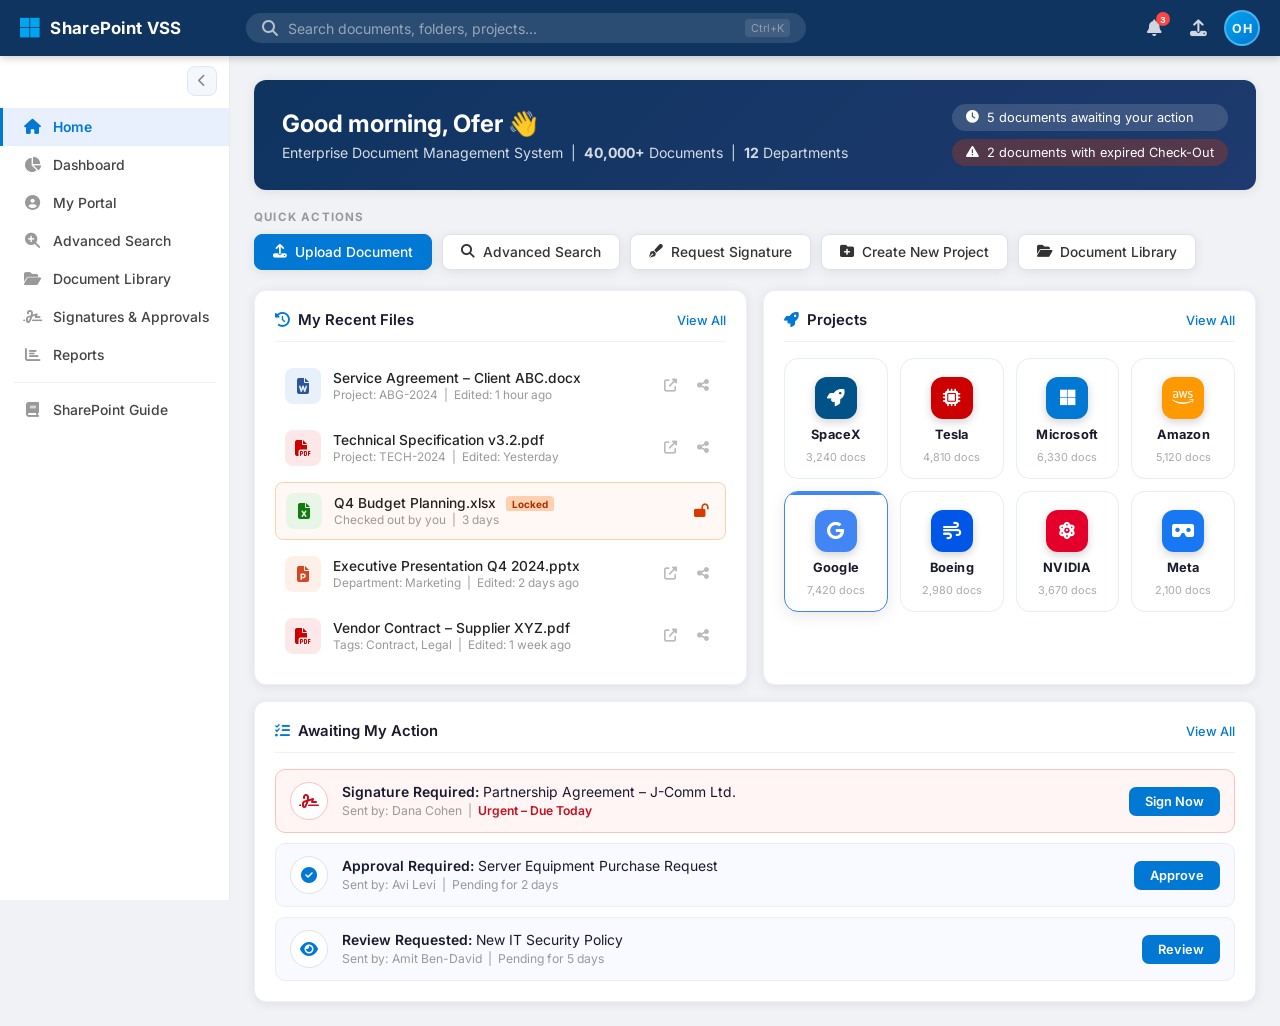
==== commit 251cf43b: "Updated: Changed user from John Smith to Ofer Hoffman, updated projects to SpaceX and NVIDIA, added " ====
--- a/index.html
+++ b/index.html
@@ -25,7 +25,7 @@
     <div class="topnav-actions">
       <button class="nav-icon-btn" title="Notifications"><i class="fas fa-bell"></i><span class="badge">3</span></button>
       <button class="nav-icon-btn" title="Upload Document" onclick="showModal('uploadModal')"><i class="fas fa-upload"></i></button>
-      <div class="user-avatar" title="John Smith">JS</div>
+      <div class="user-avatar" title="Ofer Hoffman">OH</div>
     </div>
   </div>
 </nav>
@@ -55,7 +55,7 @@
     <!-- Welcome Banner -->
     <div class="welcome-banner">
       <div class="welcome-text">
-        <h1>Good morning, John 👋</h1>
+        <h1>Good morning, Ofer 👋</h1>
         <p>Enterprise Document Management System &nbsp;|&nbsp; <strong>40,000+</strong> Documents &nbsp;|&nbsp; <strong>12</strong> Departments</p>
       </div>
       <div class="welcome-stats">
@@ -70,7 +70,7 @@
       <button class="qa-btn primary" onclick="showModal('uploadModal')"><i class="fas fa-upload"></i>Upload Document</button>
       <button class="qa-btn" onclick="window.location='search.html'"><i class="fas fa-search"></i>Advanced Search</button>
       <button class="qa-btn" onclick="window.location='workflow.html'"><i class="fas fa-pen-fancy"></i>Request Signature</button>
-      <button class="qa-btn" onclick="showModal('folderModal')"><i class="fas fa-folder-plus"></i>Create Folder from Template</button>
+      <button class="qa-btn" onclick="showModal('createProjectModal')"><i class="fas fa-folder-plus"></i>Create New Project</button>
       <button class="qa-btn" onclick="window.location='library.html'"><i class="fas fa-folder-open"></i>Document Library</button>
     </div>
 
@@ -288,7 +288,7 @@
       </div>
       <div class="form-group">
         <label>Board / Project Name</label>
-        <input type="text" placeholder="e.g., Project Alpha">
+        <input type="text" placeholder="e.g., SpaceX Project">
       </div>
       <div class="form-group">
         <label>Client Name</label>
@@ -297,7 +297,7 @@
       <div class="folder-preview">
         <p style="font-size:0.8rem;font-weight:600;color:#555;margin-bottom:8px;">Folder Preview</p>
         <div class="folder-tree">
-          <div class="tree-item"><i class="fas fa-folder"></i> 📁 Project Alpha</div>
+          <div class="tree-item"><i class="fas fa-folder"></i> 📁 SpaceX Project</div>
           <div class="tree-item indent"><i class="fas fa-folder"></i> 01_Base_Documents</div>
           <div class="tree-item indent"><i class="fas fa-folder"></i> 02_Contracts</div>
           <div class="tree-item indent"><i class="fas fa-folder"></i> 03_Work_Plans</div>
@@ -314,6 +314,281 @@
   </div>
 </div>
 
+<!-- Create New Project Modal - Step 1: Select Type -->
+<div class="modal-overlay" id="createProjectModal" onclick="closeModal('createProjectModal')">
+  <div class="modal" onclick="event.stopPropagation()" style="max-width:500px">
+    <div class="modal-header">
+      <h3><i class="fas fa-folder-plus"></i> Create New Project</h3>
+      <button onclick="closeModal('createProjectModal')"><i class="fas fa-times"></i></button>
+    </div>
+    <div class="modal-body">
+      <div class="form-group">
+        <label>Project Name <span style="color:var(--danger)">*</span></label>
+        <input type="text" id="newProjectName" placeholder="e.g., NVIDIA AI Chip Project">
+      </div>
+      <div class="form-group">
+        <label>Select Project Type</label>
+        <div style="display:flex;flex-direction:column;gap:10px;margin-top:10px">
+          <label class="project-type-option" onclick="selectProjectType('A')">
+            <input type="radio" name="projectType" value="A">
+            <div class="project-type-card">
+              <div style="font-weight:600;font-size:0.95rem;margin-bottom:4px">
+                <i class="fas fa-microchip"></i> Type A - Hardware Project
+              </div>
+              <div style="font-size:0.78rem;color:#666">
+                Full hardware development structure with PLD, PCB, Mechanical, etc.
+              </div>
+            </div>
+          </label>
+          <label class="project-type-option" onclick="selectProjectType('B')">
+            <input type="radio" name="projectType" value="B">
+            <div class="project-type-card">
+              <div style="font-weight:600;font-size:0.95rem;margin-bottom:4px">
+                <i class="fas fa-code"></i> Type B - Software Project
+              </div>
+              <div style="font-size:0.78rem;color:#666">
+                Software-focused structure with Source Code, Documentation, Testing
+              </div>
+            </div>
+          </label>
+          <label class="project-type-option" onclick="selectProjectType('Other')">
+            <input type="radio" name="projectType" value="Other">
+            <div class="project-type-card">
+              <div style="font-weight:600;font-size:0.95rem;margin-bottom:4px">
+                <i class="fas fa-sliders-h"></i> Other - Custom Structure
+              </div>
+              <div style="font-size:0.78rem;color:#666">
+                Define your own folder structure
+              </div>
+            </div>
+          </label>
+        </div>
+      </div>
+    </div>
+    <div class="modal-footer">
+      <button class="btn-cancel" onclick="closeModal('createProjectModal')">Cancel</button>
+      <button class="btn-primary" onclick="proceedWithProjectType()">Next</button>
+    </div>
+  </div>
+</div>
+
+<!-- Custom Folder Structure Modal - Step 2 (for "Other") -->
+<div class="modal-overlay" id="customFoldersModal" onclick="closeModal('customFoldersModal')">
+  <div class="modal" onclick="event.stopPropagation()" style="max-width:700px">
+    <div class="modal-header">
+      <h3><i class="fas fa-sliders-h"></i> Customize Folder Structure</h3>
+      <button onclick="closeModal('customFoldersModal')"><i class="fas fa-times"></i></button>
+    </div>
+    <div class="modal-body">
+      <div style="display:flex;justify-content:space-between;align-items:center;margin-bottom:14px">
+        <p style="font-size:0.88rem;color:#666">Add or remove folders for your project structure</p>
+        <button class="qa-btn" onclick="addCustomFolder()" style="padding:6px 14px;font-size:0.8rem">
+          <i class="fas fa-plus"></i> Add Folder
+        </button>
+      </div>
+      <div id="customFolderList" style="max-height:400px;overflow-y:auto;border:1px solid #e0e0e0;border-radius:8px;padding:12px">
+        <!-- Folders will be dynamically added here -->
+      </div>
+    </div>
+    <div class="modal-footer">
+      <button class="btn-cancel" onclick="closeModal('customFoldersModal')">Back</button>
+      <button class="btn-primary" onclick="createProjectFolders()">Create Project</button>
+    </div>
+  </div>
+</div>
+
+<style>
+.project-type-option {
+  cursor: pointer;
+  display: block;
+}
+.project-type-option input[type="radio"] {
+  display: none;
+}
+.project-type-card {
+  padding: 14px 16px;
+  border: 2px solid #e0e0e0;
+  border-radius: 10px;
+  background: white;
+  transition: all 0.2s;
+}
+.project-type-option:hover .project-type-card {
+  border-color: var(--accent);
+  background: #f8fbff;
+}
+.project-type-option input[type="radio"]:checked + .project-type-card {
+  border-color: var(--accent);
+  background: #e8f0fe;
+  box-shadow: 0 0 0 3px rgba(0,120,212,0.1);
+}
+.custom-folder-item {
+  display: flex;
+  align-items: center;
+  gap: 10px;
+  padding: 10px 12px;
+  background: #f8f9fa;
+  border-radius: 6px;
+  margin-bottom: 8px;
+  border: 1px solid #e0e0e0;
+}
+.custom-folder-item input {
+  flex: 1;
+  padding: 6px 10px;
+  border: 1px solid #ddd;
+  border-radius: 5px;
+  font-size: 0.85rem;
+}
+.custom-folder-item button {
+  padding: 6px 10px;
+  border: none;
+  background: #dc3545;
+  color: white;
+  border-radius: 5px;
+  cursor: pointer;
+  font-size: 0.8rem;
+  transition: background 0.2s;
+}
+.custom-folder-item button:hover {
+  background: #c82333;
+}
+</style>
+
 <script src="js/main.js"></script>
+<script>
+let selectedProjectType = null;
+let customFolders = [];
+
+// Template structures
+const projectTemplates = {
+  'A': [
+    'Administrative & QA',
+    'Analyses',
+    'ATP-QTP-FTP',
+    'Correspondence',
+    'Electrical Schematics',
+    'LAYOUT',
+    'Mechanical Drawing',
+    'PCB FAB FILES',
+    'PLD',
+    'Versions',
+    'Product design notes',
+    'PRODUCTION DOCUMENTATION'
+  ],
+  'B': [
+    'Source Code',
+    'Documentation',
+    'Testing',
+    'Build Scripts',
+    'Deployment',
+    'Versions',
+    'Requirements'
+  ]
+};
+
+function selectProjectType(type) {
+  selectedProjectType = type;
+  document.querySelectorAll('input[name="projectType"]').forEach(radio => {
+    radio.checked = radio.value === type;
+  });
+}
+
+function proceedWithProjectType() {
+  const projectName = document.getElementById('newProjectName').value.trim();
+  
+  if (!projectName) {
+    showToast('Please enter a project name', 'error');
+    return;
+  }
+  
+  if (!selectedProjectType) {
+    showToast('Please select a project type', 'error');
+    return;
+  }
+  
+  closeModal('createProjectModal');
+  
+  if (selectedProjectType === 'Other') {
+    // Initialize with default folders for customization
+    customFolders = [
+      'Administrative',
+      'Documentation',
+      'Correspondence',
+      'Reports'
+    ];
+    showCustomFoldersModal();
+  } else {
+    // Create project with predefined template
+    createProjectWithTemplate(projectName, selectedProjectType);
+  }
+}
+
+function showCustomFoldersModal() {
+  const modal = document.getElementById('customFoldersModal');
+  const folderList = document.getElementById('customFolderList');
+  
+  // Clear and populate folder list
+  folderList.innerHTML = '';
+  customFolders.forEach((folder, index) => {
+    addFolderToList(folder, index);
+  });
+  
+  modal.style.display = 'flex';
+}
+
+function addFolderToList(folderName, index) {
+  const folderList = document.getElementById('customFolderList');
+  const folderItem = document.createElement('div');
+  folderItem.className = 'custom-folder-item';
+  folderItem.innerHTML = `
+    <i class="fas fa-folder" style="color:#e8a020"></i>
+    <input type="text" value="${folderName}" onchange="updateFolderName(${index}, this.value)">
+    <button onclick="removeCustomFolder(${index})">
+      <i class="fas fa-trash"></i> Remove
+    </button>
+  `;
+  folderList.appendChild(folderItem);
+}
+
+function addCustomFolder() {
+  customFolders.push('New Folder');
+  showCustomFoldersModal();
+}
+
+function removeCustomFolder(index) {
+  customFolders.splice(index, 1);
+  showCustomFoldersModal();
+}
+
+function updateFolderName(index, newName) {
+  customFolders[index] = newName;
+}
+
+function createProjectWithTemplate(projectName, templateType) {
+  const folders = projectTemplates[templateType];
+  showToast(`Creating project "${projectName}" with ${folders.length} folders...`, 'info');
+  
+  setTimeout(() => {
+    showToast(`Project "${projectName}" created successfully!`, 'success');
+    console.log('Created folders:', folders);
+  }, 1500);
+}
+
+function createProjectFolders() {
+  const projectName = document.getElementById('newProjectName').value.trim();
+  
+  if (customFolders.length === 0) {
+    showToast('Please add at least one folder', 'error');
+    return;
+  }
+  
+  closeModal('customFoldersModal');
+  showToast(`Creating project "${projectName}" with ${customFolders.length} custom folders...`, 'info');
+  
+  setTimeout(() => {
+    showToast(`Project "${projectName}" created successfully!`, 'success');
+    console.log('Created custom folders:', customFolders);
+  }, 1500);
+}
+</script>
 </body>
 </html>
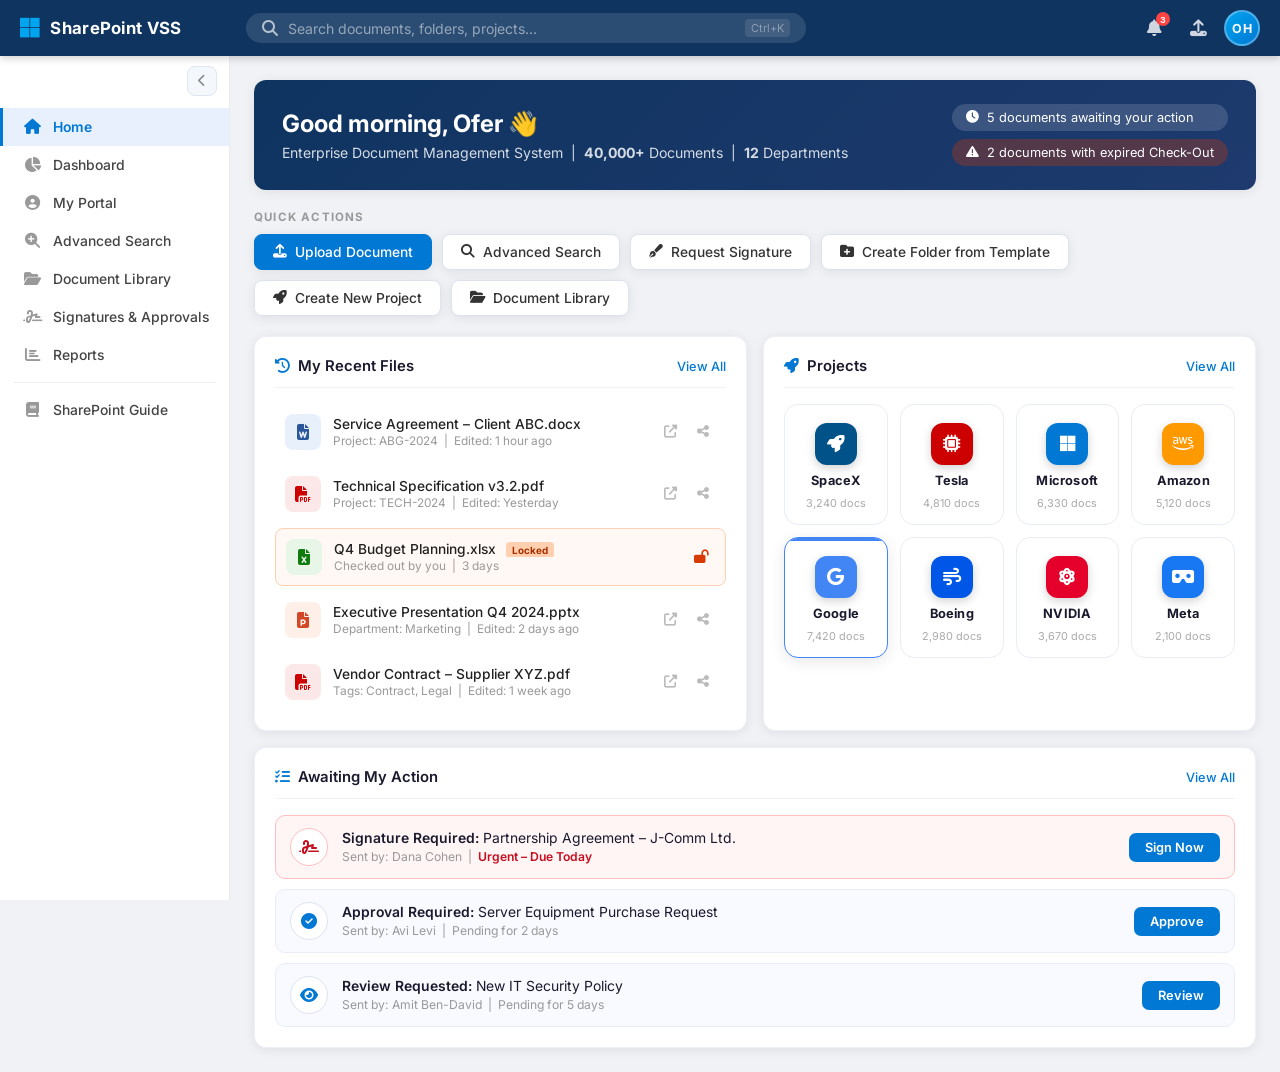
==== commit e66e778c: "Updated Create Folder from Template with Project/Board templates from appendixes and custom option" ====
--- a/index.html
+++ b/index.html
@@ -70,7 +70,8 @@
       <button class="qa-btn primary" onclick="showModal('uploadModal')"><i class="fas fa-upload"></i>Upload Document</button>
       <button class="qa-btn" onclick="window.location='search.html'"><i class="fas fa-search"></i>Advanced Search</button>
       <button class="qa-btn" onclick="window.location='workflow.html'"><i class="fas fa-pen-fancy"></i>Request Signature</button>
-      <button class="qa-btn" onclick="showModal('createProjectModal')"><i class="fas fa-folder-plus"></i>Create New Project</button>
+      <button class="qa-btn" onclick="showModal('folderModal')"><i class="fas fa-folder-plus"></i>Create Folder from Template</button>
+      <button class="qa-btn" onclick="showModal('createProjectModal')"><i class="fas fa-rocket"></i>Create New Project</button>
       <button class="qa-btn" onclick="window.location='library.html'"><i class="fas fa-folder-open"></i>Document Library</button>
     </div>
 
@@ -269,47 +270,60 @@
   </div>
 </div>
 
-<!-- Folder Template Modal -->
+<!-- Folder Template Modal - Step 1: Select Template -->
 <div class="modal-overlay" id="folderModal" onclick="closeModal('folderModal')">
-  <div class="modal" onclick="event.stopPropagation()">
+  <div class="modal" onclick="event.stopPropagation()" style="max-width:550px">
     <div class="modal-header">
       <h3><i class="fas fa-folder-plus"></i> Create Folder Structure from Template</h3>
       <button onclick="closeModal('folderModal')"><i class="fas fa-times"></i></button>
     </div>
     <div class="modal-body">
       <div class="form-group">
-        <label>Template</label>
-        <select>
-          <option>Client Project – Standard</option>
-          <option>Internal Project</option>
-          <option>Contract / Agreement</option>
-          <option>Procurement Process</option>
-        </select>
+        <label>Project / Board Name <span style="color:var(--danger)">*</span></label>
+        <input type="text" id="newFolderStructureName" placeholder="e.g., SpaceX Board">
       </div>
       <div class="form-group">
-        <label>Board / Project Name</label>
-        <input type="text" placeholder="e.g., SpaceX Project">
-      </div>
-      <div class="form-group">
-        <label>Client Name</label>
-        <input type="text" placeholder="Enter client name...">
-      </div>
-      <div class="folder-preview">
-        <p style="font-size:0.8rem;font-weight:600;color:#555;margin-bottom:8px;">Folder Preview</p>
-        <div class="folder-tree">
-          <div class="tree-item"><i class="fas fa-folder"></i> 📁 SpaceX Project</div>
-          <div class="tree-item indent"><i class="fas fa-folder"></i> 01_Base_Documents</div>
-          <div class="tree-item indent"><i class="fas fa-folder"></i> 02_Contracts</div>
-          <div class="tree-item indent"><i class="fas fa-folder"></i> 03_Work_Plans</div>
-          <div class="tree-item indent"><i class="fas fa-folder"></i> 04_Correspondence</div>
-          <div class="tree-item indent"><i class="fas fa-folder"></i> 05_Reports</div>
-          <div class="tree-item indent"><i class="fas fa-folder"></i> 06_Approvals_Signatures</div>
+        <label>Select Template</label>
+        <div style="display:flex;flex-direction:column;gap:10px;margin-top:10px">
+          <label class="project-type-option" onclick="selectFolderTemplate('project')">
+            <input type="radio" name="folderTemplate" value="project">
+            <div class="project-type-card">
+              <div style="font-weight:600;font-size:0.95rem;margin-bottom:4px">
+                <i class="fas fa-briefcase"></i> Project Template (Appendix A)
+              </div>
+              <div style="font-size:0.78rem;color:#666">
+                Full project structure with Administrative & QA, Board sections, and deliverables
+              </div>
+            </div>
+          </label>
+          <label class="project-type-option" onclick="selectFolderTemplate('board')">
+            <input type="radio" name="folderTemplate" value="board">
+            <div class="project-type-card">
+              <div style="font-weight:600;font-size:0.95rem;margin-bottom:4px">
+                <i class="fas fa-microchip"></i> Board Template (Appendix B)
+              </div>
+              <div style="font-size:0.78rem;color:#666">
+                Hardware board structure with PLD, PCB, Mechanical, Electrical Schematics, etc.
+              </div>
+            </div>
+          </label>
+          <label class="project-type-option" onclick="selectFolderTemplate('custom')">
+            <input type="radio" name="folderTemplate" value="custom">
+            <div class="project-type-card">
+              <div style="font-weight:600;font-size:0.95rem;margin-bottom:4px">
+                <i class="fas fa-sliders-h"></i> Custom - Build Your Own
+              </div>
+              <div style="font-size:0.78rem;color:#666">
+                Define your own folder structure from scratch
+              </div>
+            </div>
+          </label>
         </div>
       </div>
     </div>
     <div class="modal-footer">
       <button class="btn-cancel" onclick="closeModal('folderModal')">Cancel</button>
-      <button class="btn-primary">Create Folders</button>
+      <button class="btn-primary" onclick="proceedWithFolderTemplate()">Next</button>
     </div>
   </div>
 </div>
@@ -393,6 +407,31 @@
     <div class="modal-footer">
       <button class="btn-cancel" onclick="closeModal('customFoldersModal')">Back</button>
       <button class="btn-primary" onclick="createProjectFolders()">Create Project</button>
+    </div>
+  </div>
+</div>
+
+<!-- Custom Folder Structure Modal - For Template "Other" Option -->
+<div class="modal-overlay" id="customFolderStructureModal" onclick="closeModal('customFolderStructureModal')">
+  <div class="modal" onclick="event.stopPropagation()" style="max-width:700px">
+    <div class="modal-header">
+      <h3><i class="fas fa-sliders-h"></i> Customize Folder Structure</h3>
+      <button onclick="closeModal('customFolderStructureModal')"><i class="fas fa-times"></i></button>
+    </div>
+    <div class="modal-body">
+      <div style="display:flex;justify-content:space-between;align-items:center;margin-bottom:14px">
+        <p style="font-size:0.88rem;color:#666">Add or remove folders for your structure</p>
+        <button class="qa-btn" onclick="addCustomStructureFolder()" style="padding:6px 14px;font-size:0.8rem">
+          <i class="fas fa-plus"></i> Add Folder
+        </button>
+      </div>
+      <div id="customStructureFolderList" style="max-height:400px;overflow-y:auto;border:1px solid #e0e0e0;border-radius:8px;padding:12px">
+        <!-- Folders will be dynamically added here -->
+      </div>
+    </div>
+    <div class="modal-footer">
+      <button class="btn-cancel" onclick="closeModal('customFolderStructureModal')">Back</button>
+      <button class="btn-primary" onclick="createCustomFolderStructure()">Create Structure</button>
     </div>
   </div>
 </div>
@@ -589,6 +628,152 @@
     console.log('Created custom folders:', customFolders);
   }, 1500);
 }
+
+// ========================================
+// Folder Template Modal Functions
+// ========================================
+
+let selectedFolderTemplate = null;
+let customFolderStructure = [];
+
+// Folder templates based on attachments
+const folderTemplates = {
+  'project': [
+    'Administrative & QA',
+    'Compliance Matrix',
+    'Contract-SOW-Spec',
+    'COR',
+    'Correspondence',
+    'Deliveries',
+    'Design Reviews',
+    'Purchase order',
+    'Risk Management',
+    'Schedule',
+    'Specification',
+    'Task List',
+    'Technical Memos'
+  ],
+  'board': [
+    'Administrative & QA',
+    'Analyses',
+    'ATP-QTP-FTP',
+    'Correspondence',
+    'Electrical Schematics',
+    'LAYOUT',
+    'Mechanical Drawing',
+    'PCB FAB FILES',
+    'PLD',
+    'Versions',
+    'Product design notes',
+    'PRODUCTION DOCUMENTATION'
+  ]
+};
+
+function selectFolderTemplate(template) {
+  selectedFolderTemplate = template;
+  document.querySelectorAll('input[name="folderTemplate"]').forEach(radio => {
+    radio.checked = radio.value === template;
+  });
+}
+
+function proceedWithFolderTemplate() {
+  const structureName = document.getElementById('newFolderStructureName').value.trim();
+  
+  if (!structureName) {
+    showToast('Please enter a project/board name', 'error');
+    return;
+  }
+  
+  if (!selectedFolderTemplate) {
+    showToast('Please select a template', 'error');
+    return;
+  }
+  
+  closeModal('folderModal');
+  
+  if (selectedFolderTemplate === 'custom') {
+    // Initialize with default folders for customization
+    customFolderStructure = [
+      'Administrative',
+      'Documentation',
+      'Correspondence',
+      'Reports'
+    ];
+    showCustomFolderStructureModal();
+  } else {
+    // Create folder structure with predefined template
+    createFolderStructure(structureName, selectedFolderTemplate);
+  }
+}
+
+function createFolderStructure(structureName, templateType) {
+  const folders = folderTemplates[templateType];
+  const templateName = templateType === 'project' ? 'Project Template' : 'Board Template';
+  showToast(`Creating "${structureName}" with ${templateName} (${folders.length} folders)...`, 'info');
+  
+  setTimeout(() => {
+    showToast(`Folder structure "${structureName}" created successfully!`, 'success');
+    console.log('Created folder structure:', structureName, folders);
+  }, 1500);
+}
+
+function showCustomFolderStructureModal() {
+  const modal = document.getElementById('customFolderStructureModal');
+  const folderList = document.getElementById('customStructureFolderList');
+  
+  // Clear and populate folder list
+  folderList.innerHTML = '';
+  customFolderStructure.forEach((folder, index) => {
+    addFolderToStructureList(folder, index);
+  });
+  
+  modal.style.display = 'flex';
+}
+
+function addFolderToStructureList(folderName, index) {
+  const folderList = document.getElementById('customStructureFolderList');
+  const folderItem = document.createElement('div');
+  folderItem.className = 'custom-folder-item';
+  folderItem.innerHTML = `
+    <i class="fas fa-folder" style="color:#e8a020"></i>
+    <input type="text" value="${folderName}" onchange="updateStructureFolderName(${index}, this.value)">
+    <button onclick="removeStructureFolder(${index})">
+      <i class="fas fa-trash"></i> Remove
+    </button>
+  `;
+  folderList.appendChild(folderItem);
+}
+
+function addCustomStructureFolder() {
+  customFolderStructure.push('New Folder');
+  showCustomFolderStructureModal();
+}
+
+function removeStructureFolder(index) {
+  customFolderStructure.splice(index, 1);
+  showCustomFolderStructureModal();
+}
+
+function updateStructureFolderName(index, newName) {
+  customFolderStructure[index] = newName;
+}
+
+function createCustomFolderStructure() {
+  const structureName = document.getElementById('newFolderStructureName').value.trim();
+  
+  if (customFolderStructure.length === 0) {
+    showToast('Please add at least one folder', 'error');
+    return;
+  }
+  
+  closeModal('customFolderStructureModal');
+  showToast(`Creating "${structureName}" with ${customFolderStructure.length} custom folders...`, 'info');
+  
+  setTimeout(() => {
+    showToast(`Folder structure "${structureName}" created successfully!`, 'success');
+    console.log('Created custom folder structure:', structureName, customFolderStructure);
+  }, 1500);
+}
 </script>
 </body>
 </html>
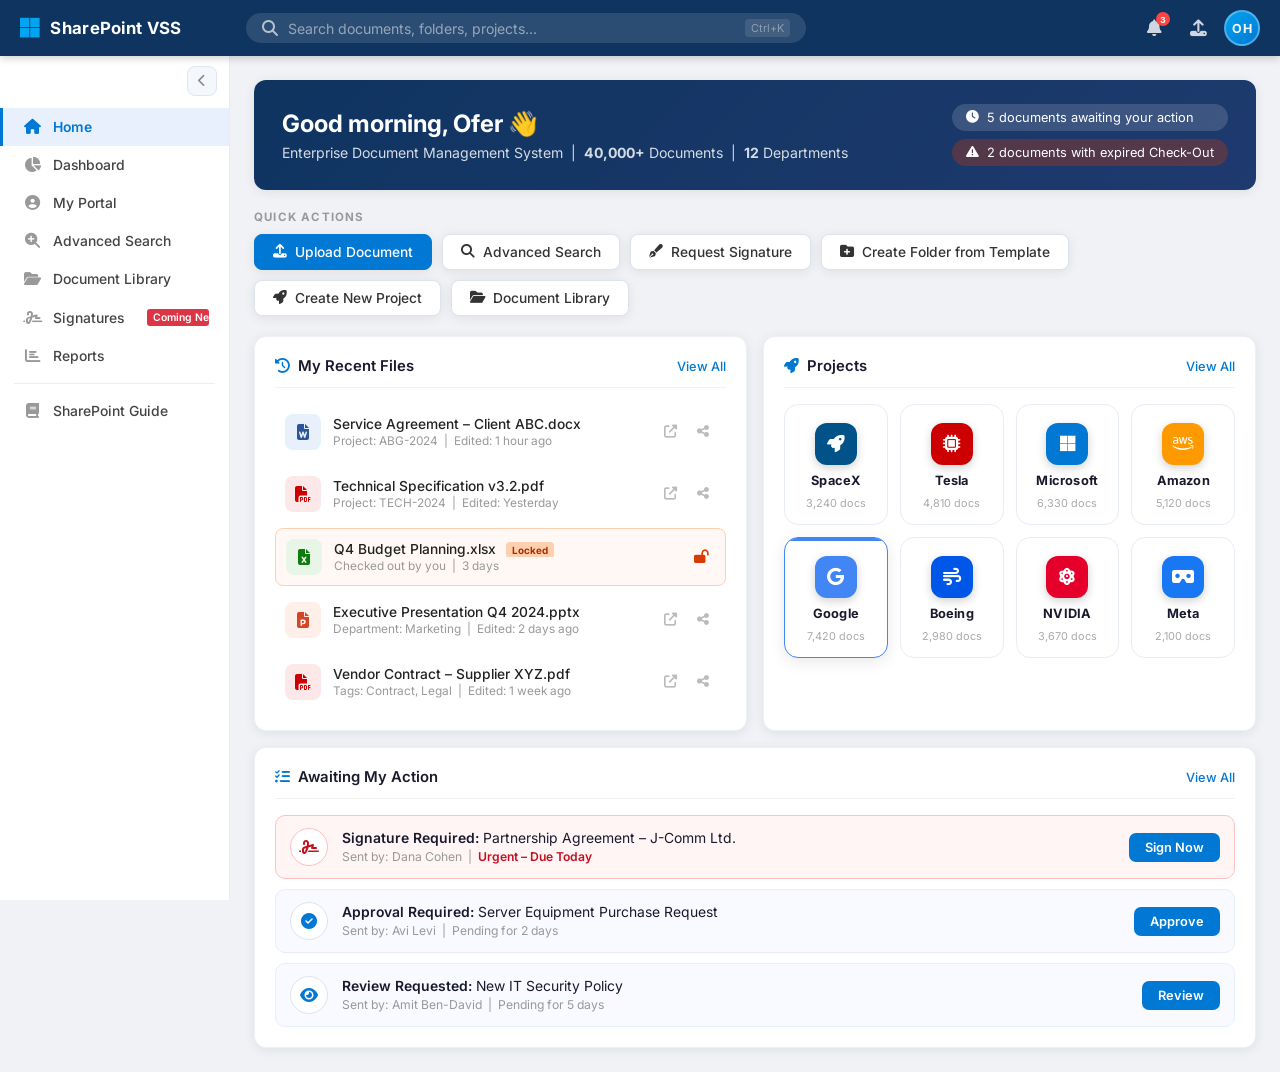
==== commit 53bd279d: "Added red 'Coming Next Version' badge to Signatures & Approvals menu item" ====
--- a/index.html
+++ b/index.html
@@ -42,7 +42,7 @@
       <a href="portal.html" class="nav-item" data-label="My Portal"><i class="fas fa-user-circle"></i><span>My Portal</span></a>
       <a href="search.html" class="nav-item" data-label="Advanced Search"><i class="fas fa-search-plus"></i><span>Advanced Search</span></a>
       <a href="library.html" class="nav-item" data-label="Document Library"><i class="fas fa-folder-open"></i><span>Document Library</span></a>
-      <a href="workflow.html" class="nav-item" data-label="Signatures & Approvals"><i class="fas fa-signature"></i><span>Signatures & Approvals</span></a>
+      <a href="workflow.html" class="nav-item" data-label="Signatures & Approvals"><i class="fas fa-signature"></i><span>Signatures & Approvals</span><span style="margin-left:8px;padding:2px 6px;background:#dc3545;color:white;font-size:0.65rem;border-radius:3px;font-weight:600">Coming Next Version</span></a>
       <a href="reports.html" class="nav-item" data-label="Reports"><i class="fas fa-chart-bar"></i><span>Reports</span></a>
       <div class="nav-divider"></div>
       <a href="guide.html" class="nav-item" data-label="SharePoint Guide"><i class="fas fa-book"></i><span>SharePoint Guide</span></a>
@@ -691,19 +691,23 @@
   
   closeModal('folderModal');
   
-  if (selectedFolderTemplate === 'custom') {
-    // Initialize with default folders for customization
+  // Initialize folder structure based on selected template
+  if (selectedFolderTemplate === 'project') {
+    customFolderStructure = [...folderTemplates.project];
+  } else if (selectedFolderTemplate === 'board') {
+    customFolderStructure = [...folderTemplates.board];
+  } else {
+    // Custom - start with default folders
     customFolderStructure = [
       'Administrative',
       'Documentation',
       'Correspondence',
       'Reports'
     ];
-    showCustomFolderStructureModal();
-  } else {
-    // Create folder structure with predefined template
-    createFolderStructure(structureName, selectedFolderTemplate);
   }
+  
+  // Always show the customization modal so user can edit before creating
+  showCustomFolderStructureModal();
 }
 
 function createFolderStructure(structureName, templateType) {
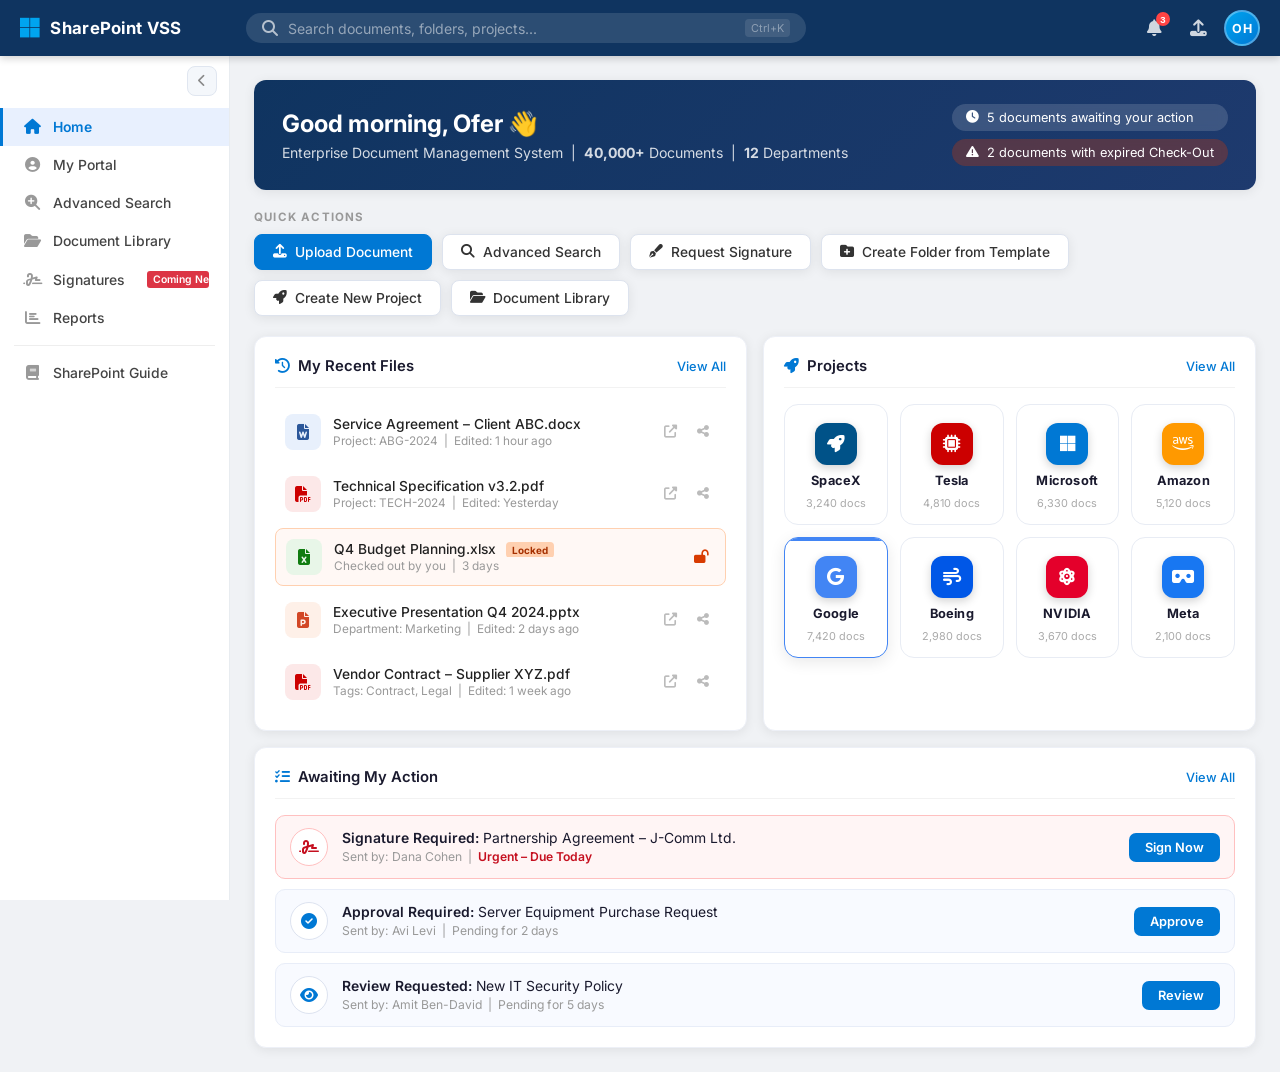
==== commit 6f45d1c9: "Removed Dashboard page and all references to it from navigation" ====
--- a/index.html
+++ b/index.html
@@ -38,7 +38,6 @@
     </div>
     <nav class="sidebar-nav">
       <a href="index.html" class="nav-item active" data-label="Home"><i class="fas fa-home"></i><span>Home</span></a>
-      <a href="dashboard.html" class="nav-item" data-label="Dashboard"><i class="fas fa-chart-pie"></i><span>Dashboard</span></a>
       <a href="portal.html" class="nav-item" data-label="My Portal"><i class="fas fa-user-circle"></i><span>My Portal</span></a>
       <a href="search.html" class="nav-item" data-label="Advanced Search"><i class="fas fa-search-plus"></i><span>Advanced Search</span></a>
       <a href="library.html" class="nav-item" data-label="Document Library"><i class="fas fa-folder-open"></i><span>Document Library</span></a>
